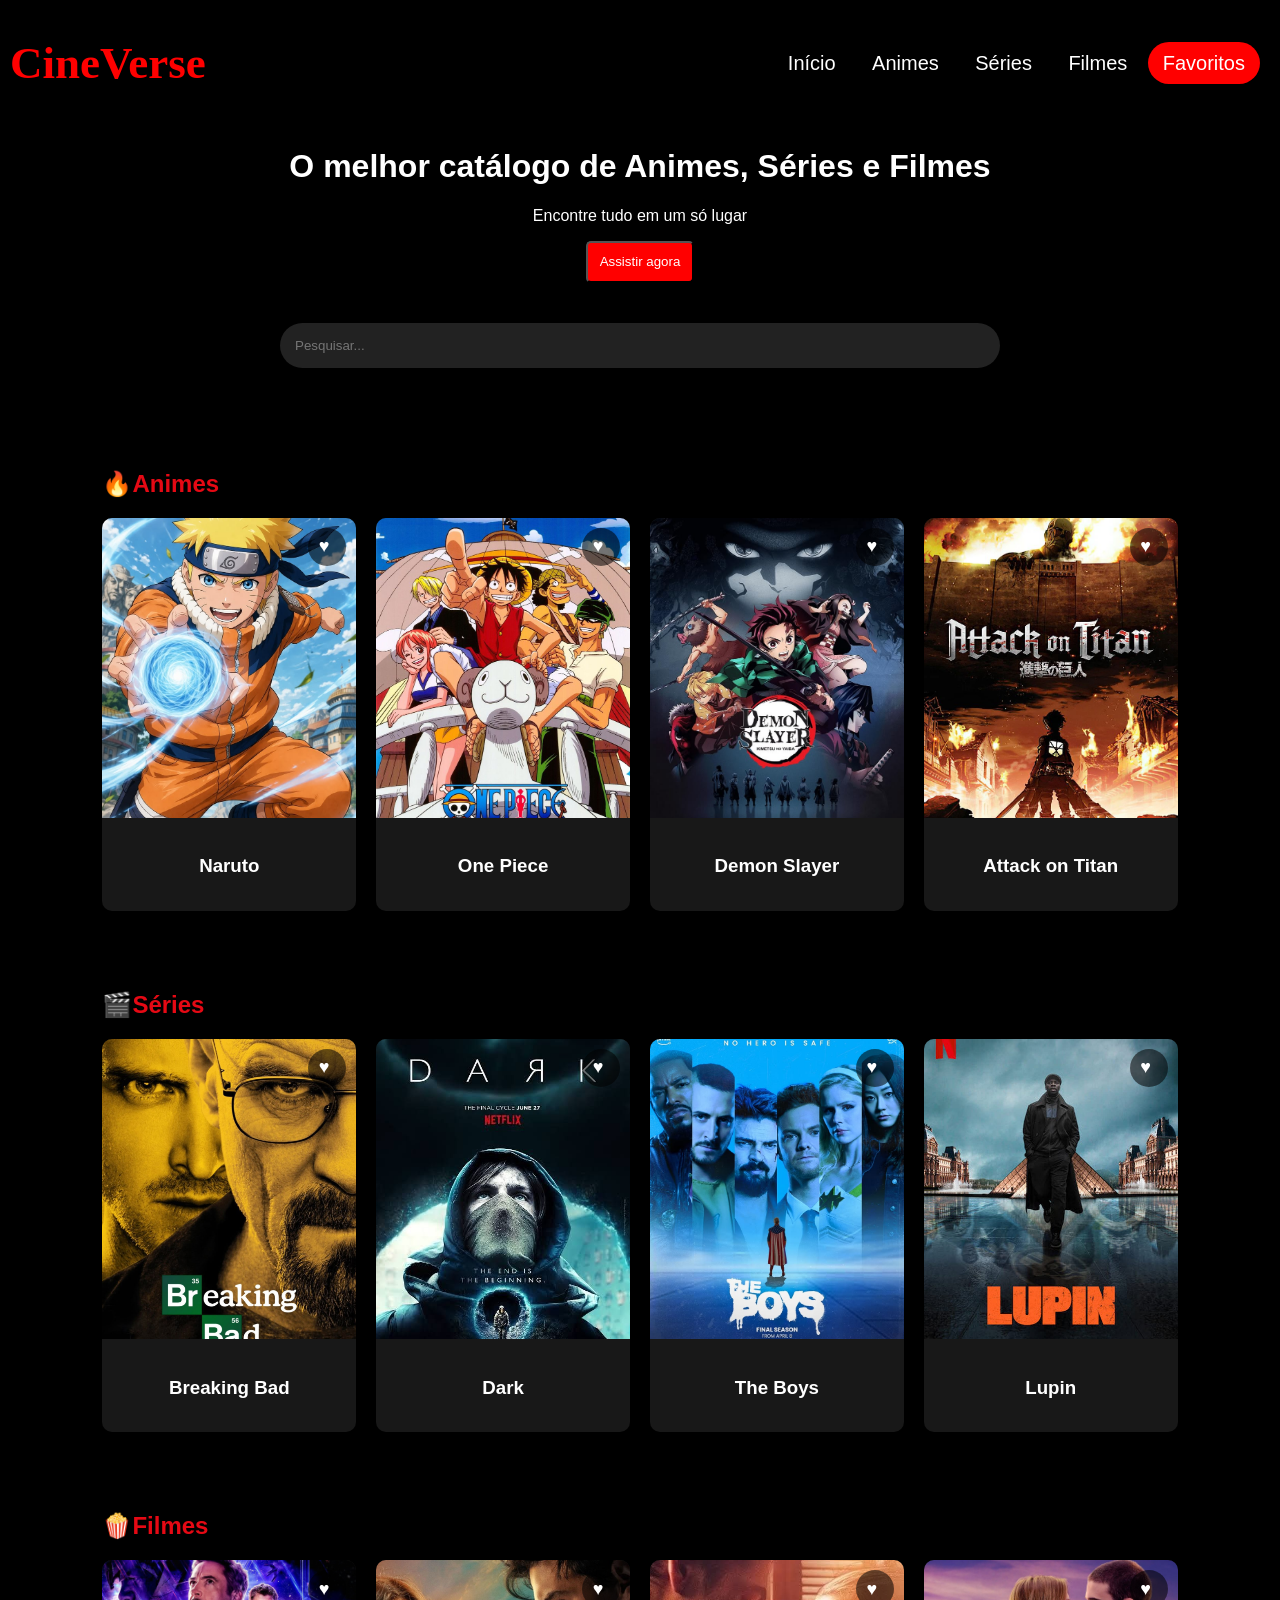
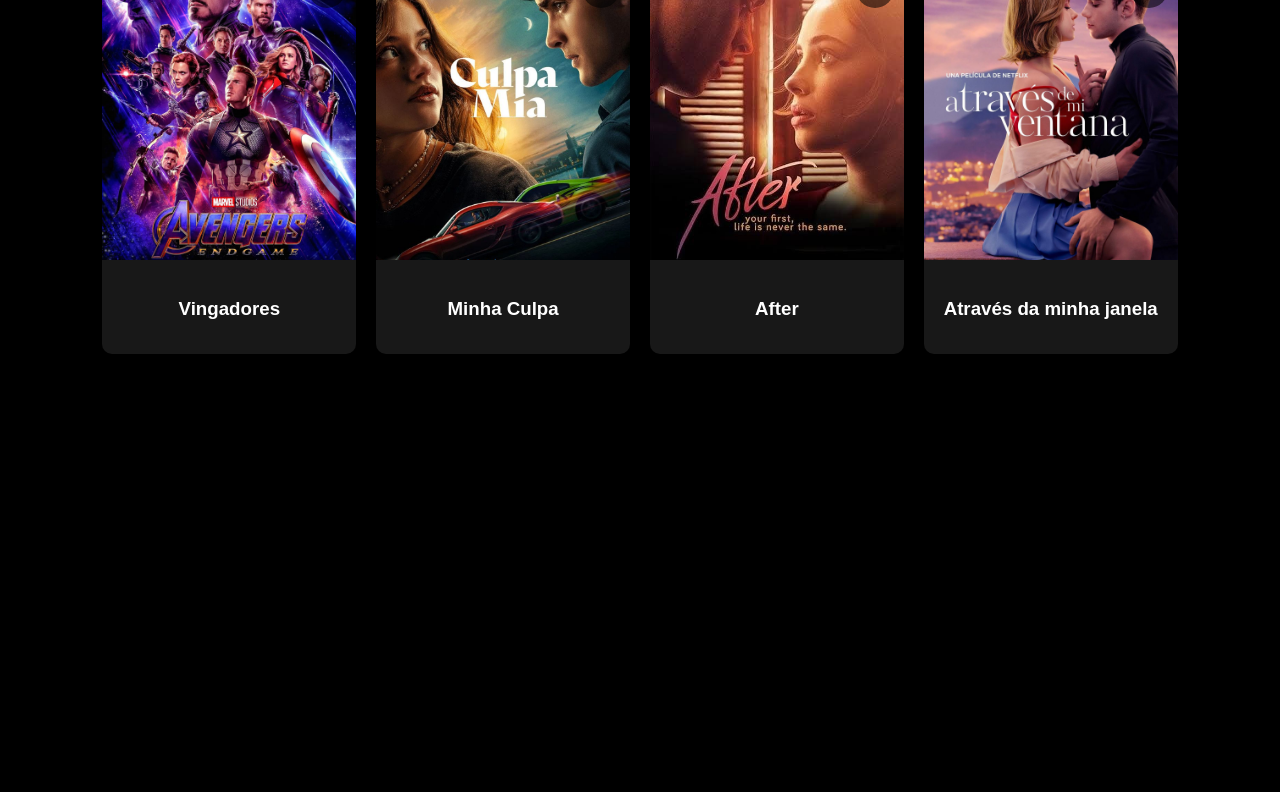
==== index.html @ 2457ebca "Primeiro commit" ====
<!DOCTYPE html>
<html lang="pt-br">
<head>
    <meta charset="UTF-8">
    <meta name="viewport" content="width=device-width, initial-scale=1.0">
    <link rel="stylesheet" href="estilo.css">
    <title>Página inicial</title>
</head>
<body>
     <nav class="navbar">

    <div id="logo">
        <h2>CineVerse</h2>
    </div>

<div class="menu-icon">
        ☰
    </div>

    <div class="menu" id="menu">

        <a href="index.html">Início</a>
        <a href="Anime.html">Animes</a>
        <a href="Series.html">Séries</a>
        <a href="Filmes.html">Filmes</a>
        <a id="botao" href="Favoritos.htlm.html">Favoritos</a>
    </div>
</nav>

<div class="topo">
    <h1>O melhor catálogo de Animes, Séries e Filmes</h1>
    <p>Encontre tudo em um só lugar</p>
    <button class="ass">Assistir agora</button>
</div>

<div class="pesquisa">
    <input type="text" id="pesquisaInput" placeholder="Pesquisar...">
</div>

<section>
<h2>🔥Animes</h2>

<div class="cards">
 <div class="card">
 <img src="./Anime/Naruto.jpg" alt="">
     <h3>Naruto</h3>
 </div>   


 <div class="card">
 <img src="./Anime/One piece.jpg" alt="">
     <h3>One Piece</h3>
 </div>   

  <div class="card">
 <img src="./Anime/Demon Slayer.jpg" alt="">
     <h3>Demon Slayer</h3>
 </div>   

  <div class="card">
 <img src="./Anime/Attack on titan.jpg" alt="">
     <h3>Attack on Titan</h3>
 </div>     
</div>
</section>


<section>
<h2>🎬Séries</h2>

<div class="cards">
 <div class="card">
 <img src="./Séries/Breaking bad.jpg" alt="">
     <h3>Breaking Bad</h3>
 </div>   


 <div class="card">
 <img src="./Séries/Dark.jpg" alt="">
     <h3>Dark</h3>
 </div>   

  <div class="card">
 <img src="./Séries/The boys.jpg" alt="">
     <h3>The Boys</h3>
 </div>   

  <div class="card">
 <img src="./Séries/Lupin.jpg" alt="">
     <h3>Lupin</h3>
 </div>   
</div>
</section>

<section>
<h2>🍿Filmes</h2>

<div class="cards">
 <div class="card">
 <img src="./Filmes/vingadores.jpg" alt="">
     <h3>Vingadores</h3>
 </div>   


 <div class="card">
 <img src="./Filmes/minha culpa.jpg" alt="">
     <h3>Minha Culpa</h3>
 </div>   

  <div class="card">
 <img src="./Filmes/After.jpg" alt="">
     <h3>After</h3>
 </div>   

  <div class="card">
 <img src="./Filmes/Através da minha janela.jpg" alt="">
     <h3>Através da minha janela</h3>
 </div>   
</div>
</section>

<footer style="margin-top: 5%;" class="footer">
    <div class="footer-container">

        <div class="footer-col">
            <h3>Anime</h3>
            <p>Criado em Angola com dedicação.</p>

            <div class="social">
                <a href="#">Ⓕ</a>
                <a href="#">♪</a>
                <a href="#">☏</a>
            </div>

            <small>@anime</small>
        </div>


        <div class="footer-col">
            <h3>Contacto</h3>
            <p>+244 944 686 993</p>
            <p>+244 952 398 879</p>
            <p>Anime@gmail.com</p>
        </div>


        <div class="footer-col">
            <h3>Horário</h3>
            <p>Domingo a Domingo</p>
            <p>8h00 — 21h00</p>
        </div>


        <div class="footer-col">
            <h3>Navegar</h3>
            <a href="#">Inicío</a>
            <a href="#">Animes</a>
            <a href="#">Séries</a>
            <a href="#">Filmes</a>
        </div>

    </div>


    <div class="copyright">
        © 2026 Anime — Qualidade que se sente.
    </div>
 </footer>
<script src="script.js"></script>

</body>
</html>
---- estilo.css ----
*{
    box-sizing: border-box;
    padding-left: 0;
}
 
body{
    margin: 0;
     font-family: "Roboto", sans-serif;
     color: var(--cream);
     background: var(--black);
     overflow-x: hidden;
     background: black;
}

/* Animação de entrada */
.animar {
    opacity: 0;
    transform: translateY(50px);
    transition: opacity .8s ease, transform .8s ease;
}

.animar.mostrar {
    opacity: 1;
    transform: translateY(0);
}

.navbar{
    display: flex;
    flex-flow: row wrap;
   height: 100%;
     background:black;
    justify-content: center;
    align-items: center;
    }

#botao{
    color: white;
    padding: 10px 15px;
    border-radius: 30px;
    background: red;
    opacity: o.5;
}


 #botao:hover{
    opacity: 1;
    background:white;
    color: red;
 }

#logo h2{
    flex: 20%;
    margin-left:10px;
     font-family: "Lobster", sans-ser;
     color: red;
}

#logo{
    
    color:#180F4A;
    font-size: 30px;
    text-align: right;
}

.topo{
    color: white;
    text-align: center;
}
.ass{
    color: white;
    background: red;
    padding: 0.9%;
    border-radius: 5px;
}


.menu{
    flex: 70%;
    text-align: right;
    padding: 20px;
}  

.menu a{
    color: white;
    text-decoration: none;
    font-size: 20px;
    padding: 20px 16px;
}
.menu a:hover{
    color: red;
    border-bottom: 4px solid red;
    transition: 1s;
}

.pesquisa{
    display: flex;
    justify-content: center;
    margin:40px;
}

.pesquisa input{
    width: 60%;
    padding: 15px;
    border: none;
    border-radius: 30px;
    background: #222;
    color: white;
}

.cards{
    display: grid;
    grid-template-columns: repeat(auto-fit,minmax(200px,1fr));
    gap: 20px;
}

section{
    padding: 30px 8%;
}

section h2{
    color: #e50914;
    margin-bottom: 20px;
}

.card{
    background: #181818;
    border-radius: 10px;
    overflow: hidden;
    transition: .4s;
}

.card:hover{
    transform: translateX(-8px);
}

.card img{
    width: 100%;
    height: 300px;
    object-fit: cover;
}

.card h3{
    padding: 15px;
    text-align: center;
    color: white;
}

.footer{
    background:#14232b;
    color:white;
    padding:45px 8% 20px;
    font-family:Arial, sans-serif;
}


.footer-container{
    display:flex;
    justify-content:space-between;
    gap:30px;
    flex-wrap:wrap;
}


.footer-col{
    display:flex;
    flex-direction:column;
}


.footer-col h3{
    font-size:16px;
    margin-bottom:15px;
}


.footer-col p{
    margin:5px 0;
    color:#c8c8c8;
    font-size:14px;
}


.footer-col a{
    text-decoration:none;
    color:#c8c8c8;
    margin:5px 0;
    font-size:14px;
}


.social{
    display:flex;
    gap:12px;
    margin:15px 0;
}


.social a{
    width:28px;
    height:28px;
    border:1px solid #777;
    border-radius:50%;
    display:flex;
    align-items:center;
    justify-content:center;
    color:white;
}


.footer small{
    color:#aaa;
}


.copyright{
    border-top:1px solid #39464d;
    text-align:center;
    margin-top:35px;
    padding-top:20px;
    color:#aaa;
    font-size:13px;
}


/* Responsivo */
@media(max-width:700px){

.footer-container{
    flex-direction:column;
}

}

/* Animação de entrada */
.animar {
    opacity: 0;
    transform: translateY(50px);
    transition: opacity .8s ease, transform .8s ease;
}
.animar.mostrar {
    opacity: 1;
    transform: translateY(0);
}

/* Responsivo */
@media(max-width:700px){

.footer-container{
    flex-direction:column;
}

}

/* ==========================================================
   MELHORIAS FASE 1
   - Menu hambúrguer mobile
   - Botão de favoritos (❤)
   - Pesquisa e links rápidos
   - Responsividade completa
   - Visual dos cards aprimorado
   ========================================================== */

/* Corrige bug antigo (opacity inválida) */
#botao {
  opacity: 1;
  background: red;
}

/* ---------- Menu hambúrguer ---------- */
.menu-icon {
  display: none;
  font-size: 28px;
  color: white;
  cursor: pointer;
  padding: 10px 15px;
  user-select: none;
}

/* ---------- Favoritos (coração) ---------- */
.favorito-btn {
  position: absolute;
  top: 10px;
  right: 10px;
  width: 38px;
  height: 38px;
  border: none;
  border-radius: 50%;
  background: rgba(0, 0, 0, 0.55);
  color: white;
  font-size: 18px;
  display: flex;
  align-items: center;
  justify-content: center;
  cursor: pointer;
  transition: transform 0.2s ease, background 0.2s ease, color 0.2s ease;
  z-index: 2;
}

.favorito-btn:hover {
  background: rgba(0, 0, 0, 0.8);
  transform: scale(1.1);
}

.favorito-btn.active {
  color: #e50914;
  background: rgba(255, 255, 255, 0.9);
}

.favorito-btn.pulso {
  animation: pulso 0.3s ease;
}

@keyframes pulso {
  0% { transform: scale(1); }
  50% { transform: scale(1.35); }
  100% { transform: scale(1); }
}

/* ---------- Cards aprimorados ---------- */
.card {
  position: relative;
  box-shadow: 0 4px 10px rgba(0, 0, 0, 0.4);
}

.card img {
  transition: transform 0.5s ease, filter 0.5s ease;
}

.card:hover {
  transform: translateY(-8px);
  box-shadow: 0 12px 25px rgba(229, 9, 20, 0.35);
}

.card:hover img {
  transform: scale(1.08);
}

.sem-resultado {
  color: #aaa;
  grid-column: 1 / -1;
  padding: 10px 0;
}

/* ---------- Pesquisa ---------- */
.pesquisa {
  flex-direction: column;
  align-items: center;
  gap: 12px;
}

.pesquisa input {
  transition: box-shadow 0.3s ease, background 0.3s ease;
}

.pesquisa input:focus {
  outline: none;
  background: #2b2b2b;
  box-shadow: 0 0 0 2px #e50914;
}

.pesquisa-links {
  display: flex;
  flex-wrap: wrap;
  justify-content: center;
  gap: 12px;
}

.pesquisa-links a {
  color: #e50914;
  text-decoration: none;
  font-size: 14px;
  border: 1px solid #e50914;
  padding: 6px 14px;
  border-radius: 20px;
  transition: background 0.3s ease, color 0.3s ease;
}

.pesquisa-links a:hover {
  background: #e50914;
  color: white;
}

/* ---------- Página Favoritos: estado vazio ---------- */
.favoritos-vazio {
  text-align: center;
  color: #aaa;
  padding: 60px 20px;
}

.favoritos-vazio h3 {
  color: white;
  margin-bottom: 10px;
}

/* ==========================================================
   RESPONSIVIDADE
   ========================================================== */

/* Tablets */
@media (max-width: 900px) {
  .topo h1 {
    font-size: 28px;
    padding: 0 5%;
  }

  .cards {
    grid-template-columns: repeat(auto-fit, minmax(160px, 1fr));
  }

  .card img {
    height: 220px;
  }
}

/* Celulares */
@media (max-width: 700px) {
  .navbar {
    justify-content: space-between;
    padding: 10px 4%;
  }

  #logo {
    text-align: left;
    font-size: 20px;
  }

  #logo h2 {
    margin-left: 0;
  }

  .menu-icon {
    display: block;
  }

  .menu {
    display: none;
    flex-direction: column;
    position: absolute;
    top: 60px;
    right: 0;
    left: 0;
    background: #0d0d0d;
    text-align: left;
    padding: 10px 20px;
    z-index: 10;
    box-shadow: 0 10px 20px rgba(0, 0, 0, 0.5);
  }

  .menu.ativo {
    display: flex;
    animation: abrirMenuMobile 0.3s ease;
  }

  .menu a {
    padding: 14px 0;
    border-bottom: 1px solid #222;
    font-size: 17px;
  }

  #botao {
    display: inline-block;
    margin-top: 8px;
  }

  @keyframes abrirMenuMobile {
    from { opacity: 0; transform: translateY(-10px); }
    to { opacity: 1; transform: translateY(0); }
  }

  .topo h1 {
    font-size: 22px;
  }

  .topo p {
    font-size: 14px;
  }

  .pesquisa {
    margin: 25px 4%;
  }

  .pesquisa input {
    width: 100%;
  }

  section {
    padding: 25px 5%;
  }

  .cards {
    grid-template-columns: repeat(auto-fit, minmax(130px, 1fr));
    gap: 12px;
  }

  .card img {
    height: 180px;
  }

  .card h3 {
    font-size: 14px;
    padding: 10px;
  }

  .favorito-btn {
    width: 32px;
    height: 32px;
    font-size: 15px;
  }

  .footer-container {
    text-align: center;
    align-items: center;
  }

  .social {
    justify-content: center;
  }
}

/* Celulares pequenos */
@media (max-width: 400px) {
  .cards {
    grid-template-columns: repeat(2, 1fr);
  }

  .card img {
    height: 150px;
  }
}
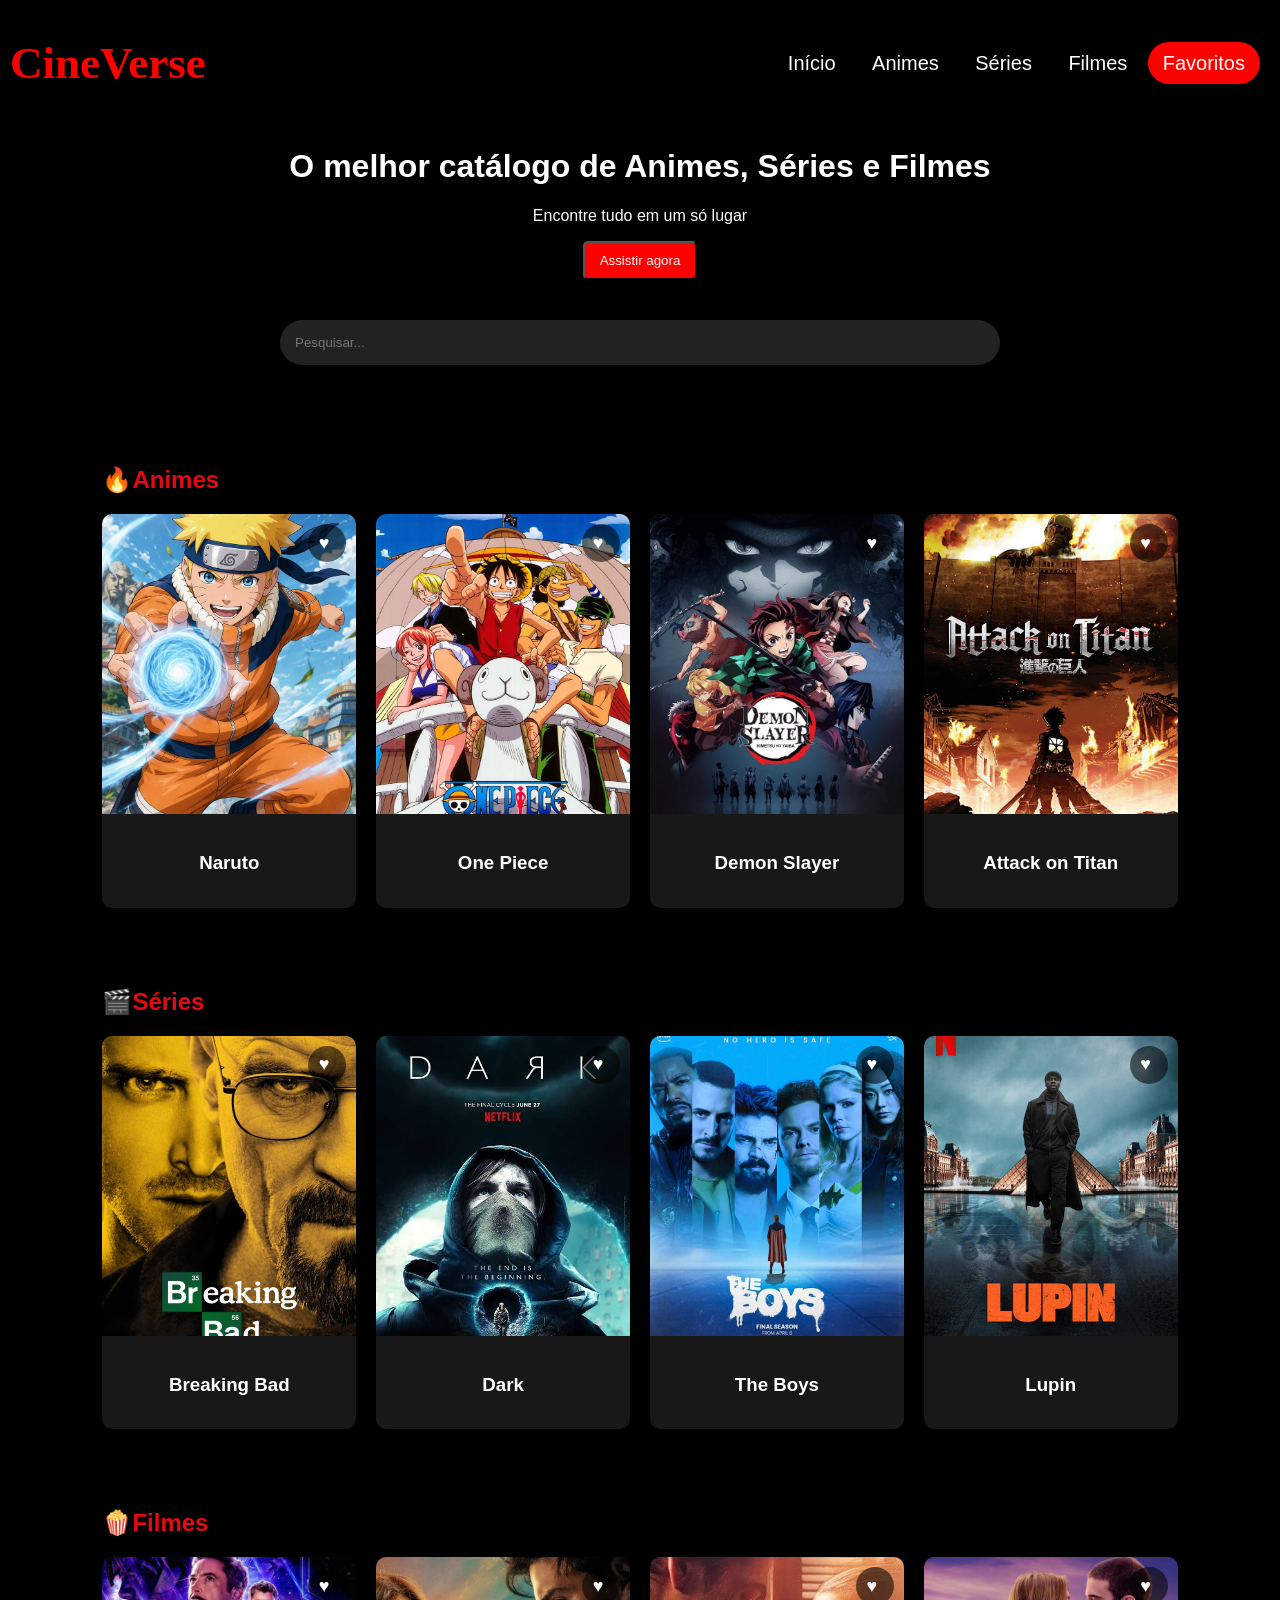
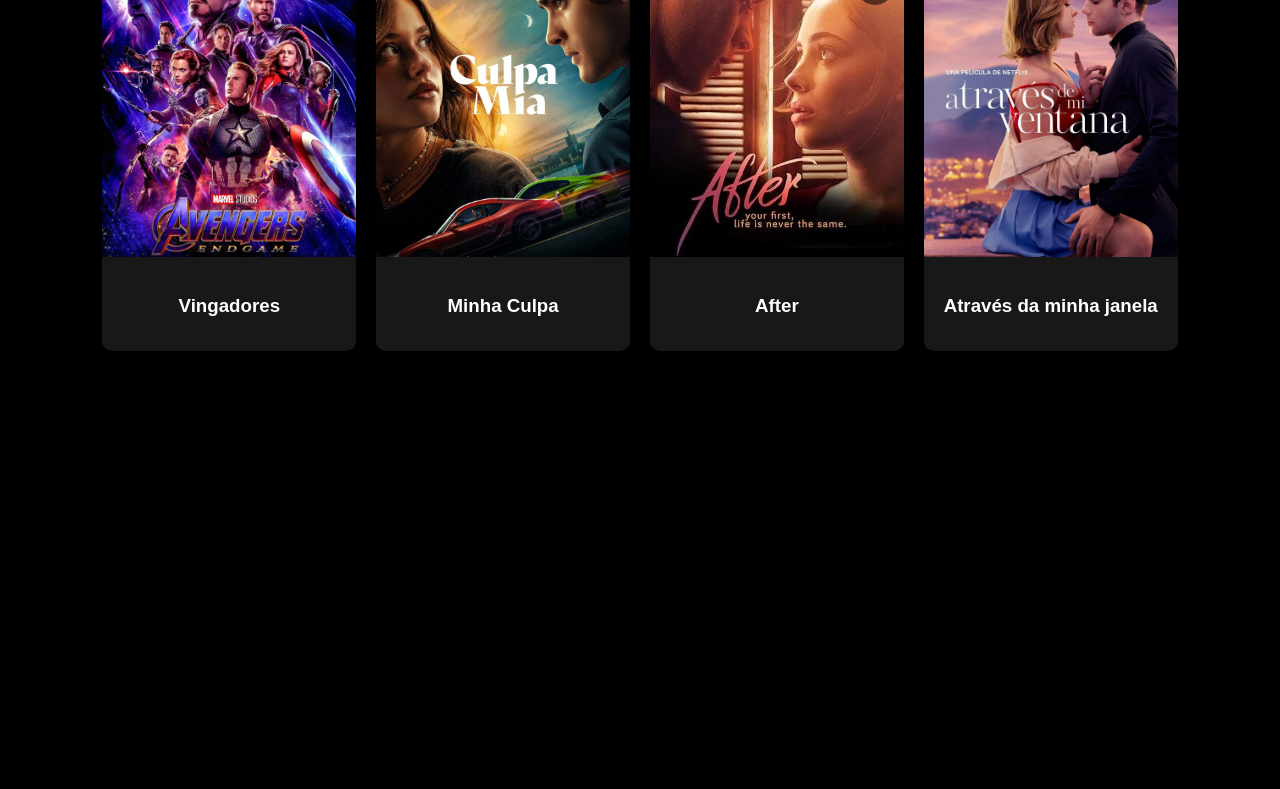
==== commit e4d3c5fe: "Atualização do site" ====
--- a/index.html
+++ b/index.html
@@ -30,7 +30,7 @@
 <div class="topo">
     <h1>O melhor catálogo de Animes, Séries e Filmes</h1>
     <p>Encontre tudo em um só lugar</p>
-    <button class="ass">Assistir agora</button>
+    <a style="text-decoration: none;color: white;" href="Filmes.html"><button class="ass">Assistir agora</button></a>
 </div>
 
 <div class="pesquisa">
--- a/estilo.css
+++ b/estilo.css
@@ -69,10 +69,14 @@
 .ass{
     color: white;
     background: red;
-    padding: 0.9%;
+    padding: 10px 15px;
     border-radius: 5px;
-}
-
+    opacity: 1;
+}
+
+.ass:hover{
+    opacity:0.5 ;
+}
 
 .menu{
     flex: 70%;
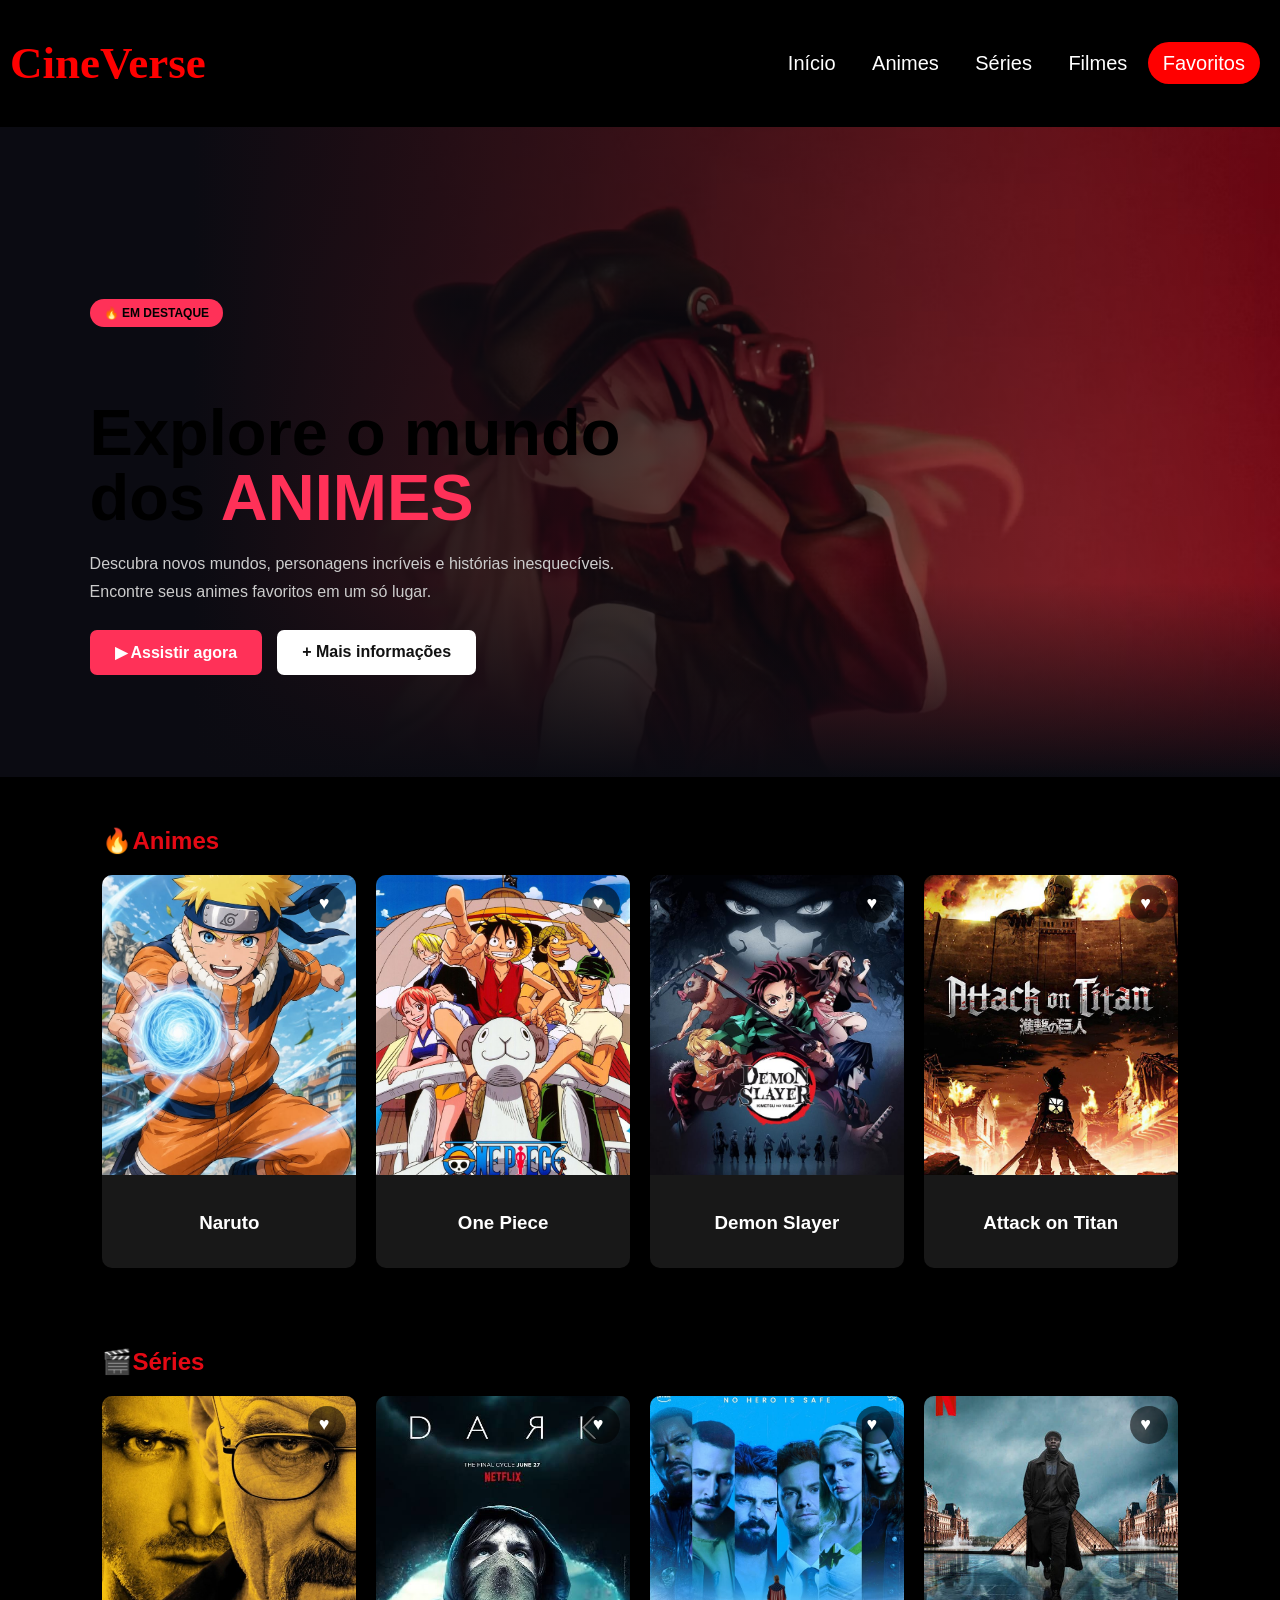
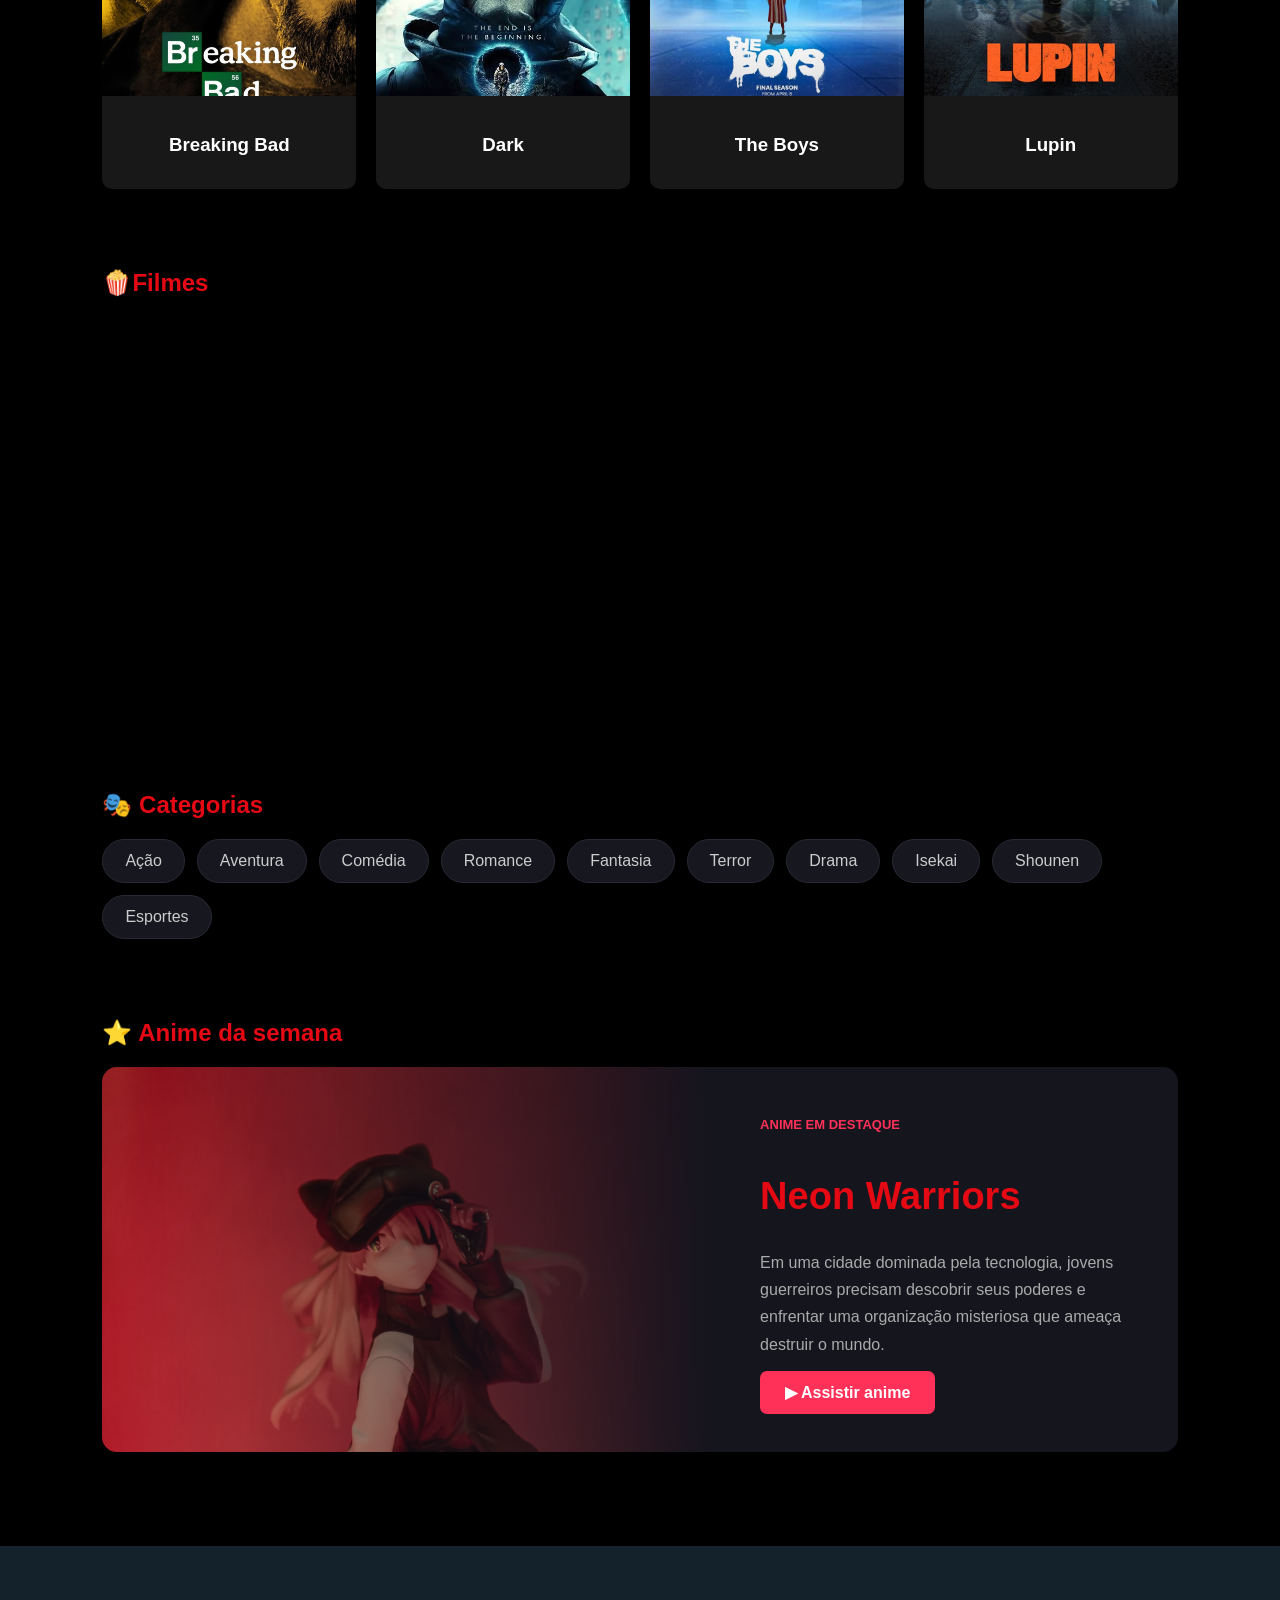
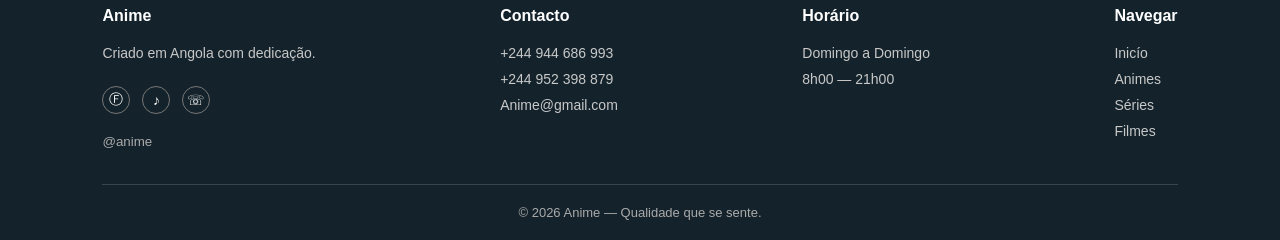
==== commit 76614787: "Adcionar ficheiros" ====
--- a/index.html
+++ b/index.html
@@ -5,6 +5,147 @@
     <meta name="viewport" content="width=device-width, initial-scale=1.0">
     <link rel="stylesheet" href="estilo.css">
     <title>Página inicial</title>
+    <style>
+
+         .hero {
+            min-height: 650px;
+            padding: 150px 7% 80px;
+            display: flex;
+            align-items: center;
+            background:
+                linear-gradient(90deg, #0b0b12 15%, rgba(11,11,18,0.75) 45%, rgba(11,11,18,0.2)),
+                linear-gradient(0deg, #0b0b12 0%, transparent 30%),
+                url("capa.avif")
+                center/cover;
+        }
+
+        .hero-content {
+            max-width: 650px;
+        }
+
+        .hero-content .tag {
+            display: inline-block;
+            background: #ff3158;
+            padding: 7px 14px;
+            border-radius: 20px;
+            font-size: 12px;
+            font-weight: bold;
+            margin-bottom: 20px;
+        }
+
+        .hero h1 {
+            font-size: 65px;
+            line-height: 1;
+            margin-bottom: 20px;
+        }
+
+        .hero h1 span {
+            color: #ff3158;
+        }
+
+        .hero p {
+            color: #ccc;
+            line-height: 1.7;
+            margin-bottom: 25px;
+            max-width: 560px;
+        }
+
+        .buttons {
+            display: flex;
+            gap: 15px;
+        }
+
+        .btn {
+            padding: 13px 25px;
+            border-radius: 7px;
+            text-decoration: none;
+            font-weight: bold;
+            transition: 0.3s;
+        }
+
+        .btn-primary {
+            background: #ff3158;
+            color: white;
+        }
+
+        .btn-primary:hover {
+            background: #e21e45;
+            transform: translateY(-2px);
+        }
+
+        .btn-secondary {
+            background: #fff;
+            color: #111;
+        }
+
+        .btn-secondary:hover {
+            background: #ddd;
+        }
+
+       .categories {
+            display: flex;
+            gap: 12px;
+            flex-wrap: wrap;
+        }
+
+        .category {
+            padding: 12px 22px;
+            background: #171720;
+            border: 1px solid #292933;
+            border-radius: 25px;
+            color: #ccc;
+            cursor: pointer;
+            transition: 0.3s;
+        }
+
+        .category:hover {
+            background: #ff3158;
+            border-color: #ff3158;
+            color: white;
+        }
+
+         .featured {
+            display: grid;
+            grid-template-columns: 1.3fr 1fr;
+            min-height: 380px;
+            background: #15151e;
+            border-radius: 15px;
+            overflow: hidden;
+        }
+
+        .featured-image {
+            background:
+                linear-gradient(90deg, transparent, #15151e),
+                url("capa.avif")
+                center/cover;
+        }
+
+        .featured-content {
+            padding: 50px;
+            display: flex;
+            flex-direction: column;
+            justify-content: center;
+        }
+
+        .featured-content .tag {
+            color: #ff3158;
+            font-weight: bold;
+            font-size: 13px;
+            margin-bottom: 12px;
+        }
+
+        .featured-content h2 {
+            font-size: 38px;
+            margin-bottom: 15px;
+        }
+
+        .featured-content p {
+            color: #aaa;
+            line-height: 1.7;
+            margin-bottom: 25px;
+        }
+
+    </style>
 </head>
 <body>
      <nav class="navbar">
@@ -24,18 +165,39 @@
         <a href="Series.html">Séries</a>
         <a href="Filmes.html">Filmes</a>
         <a id="botao" href="Favoritos.htlm.html">Favoritos</a>
+         <div class="search">
+
+        </div>
     </div>
 </nav>
-
-<div class="topo">
-    <h1>O melhor catálogo de Animes, Séries e Filmes</h1>
-    <p>Encontre tudo em um só lugar</p>
-    <a style="text-decoration: none;color: white;" href="Filmes.html"><button class="ass">Assistir agora</button></a>
-</div>
-
-<div class="pesquisa">
-    <input type="text" id="pesquisaInput" placeholder="Pesquisar...">
-</div>
+ <section class="hero" id="inicio">
+        <div class="hero-content">
+
+            <div class="tag">🔥 EM DESTAQUE</div>
+
+            <h1>
+                Explore o mundo dos
+                <span>ANIMES</span>
+            </h1>
+
+            <p>
+                Descubra novos mundos, personagens incríveis e histórias
+                inesquecíveis. Encontre seus animes favoritos em um só lugar.
+            </p>
+
+            <div class="buttons">
+                <a href="Anime.html" class="btn btn-primary">
+                    ▶ Assistir agora
+                </a>
+
+                <a href="#destaque" class="btn btn-secondary">
+                    + Mais informações
+                </a>
+            </div>
+
+
+        </div>
+    </section>
 
 <section>
 <h2>🔥Animes</h2>
@@ -118,6 +280,63 @@
  </div>   
 </div>
 </section>
+
+<!-- CATEGORIAS -->
+    <section id="categorias">
+
+        <div class="section-title">
+            <h2>🎭 Categorias</h2>
+        </div>
+
+        <div class="categories">
+            <div class="category">Ação</div>
+            <div class="category">Aventura</div>
+            <div class="category">Comédia</div>
+            <div class="category">Romance</div>
+            <div class="category">Fantasia</div>
+            <div class="category">Terror</div>
+            <div class="category">Drama</div>
+            <div class="category">Isekai</div>
+            <div class="category">Shounen</div>
+            <div class="category">Esportes</div>
+        </div>
+
+    </section>
+
+     <!-- DESTAQUE -->
+    <section id="destaque">
+
+        <div class="section-title">
+            <h2>⭐ Anime da semana</h2>
+        </div>
+
+        <div class="featured">
+
+            <div class="featured-image"></div>
+
+            <div class="featured-content">
+
+                <div class="tag">ANIME EM DESTAQUE</div>
+
+                <h2>Neon Warriors</h2>
+
+                <p>
+                    Em uma cidade dominada pela tecnologia, jovens guerreiros
+                    precisam descobrir seus poderes e enfrentar uma organização
+                    misteriosa que ameaça destruir o mundo.
+                </p>
+
+                <div>
+                    <a href="#" class="btn btn-primary">
+                        ▶ Assistir anime
+                    </a>
+                </div>
+
+            </div>
+
+        </div>
+
+    </section>
 
 <footer style="margin-top: 5%;" class="footer">
     <div class="footer-container">
--- a/estilo.css
+++ b/estilo.css
@@ -150,7 +150,7 @@
 }
 
 .footer{
-    background:#14232b;
+   background:#14232b;
     color:white;
     padding:45px 8% 20px;
     font-family:Arial, sans-serif;
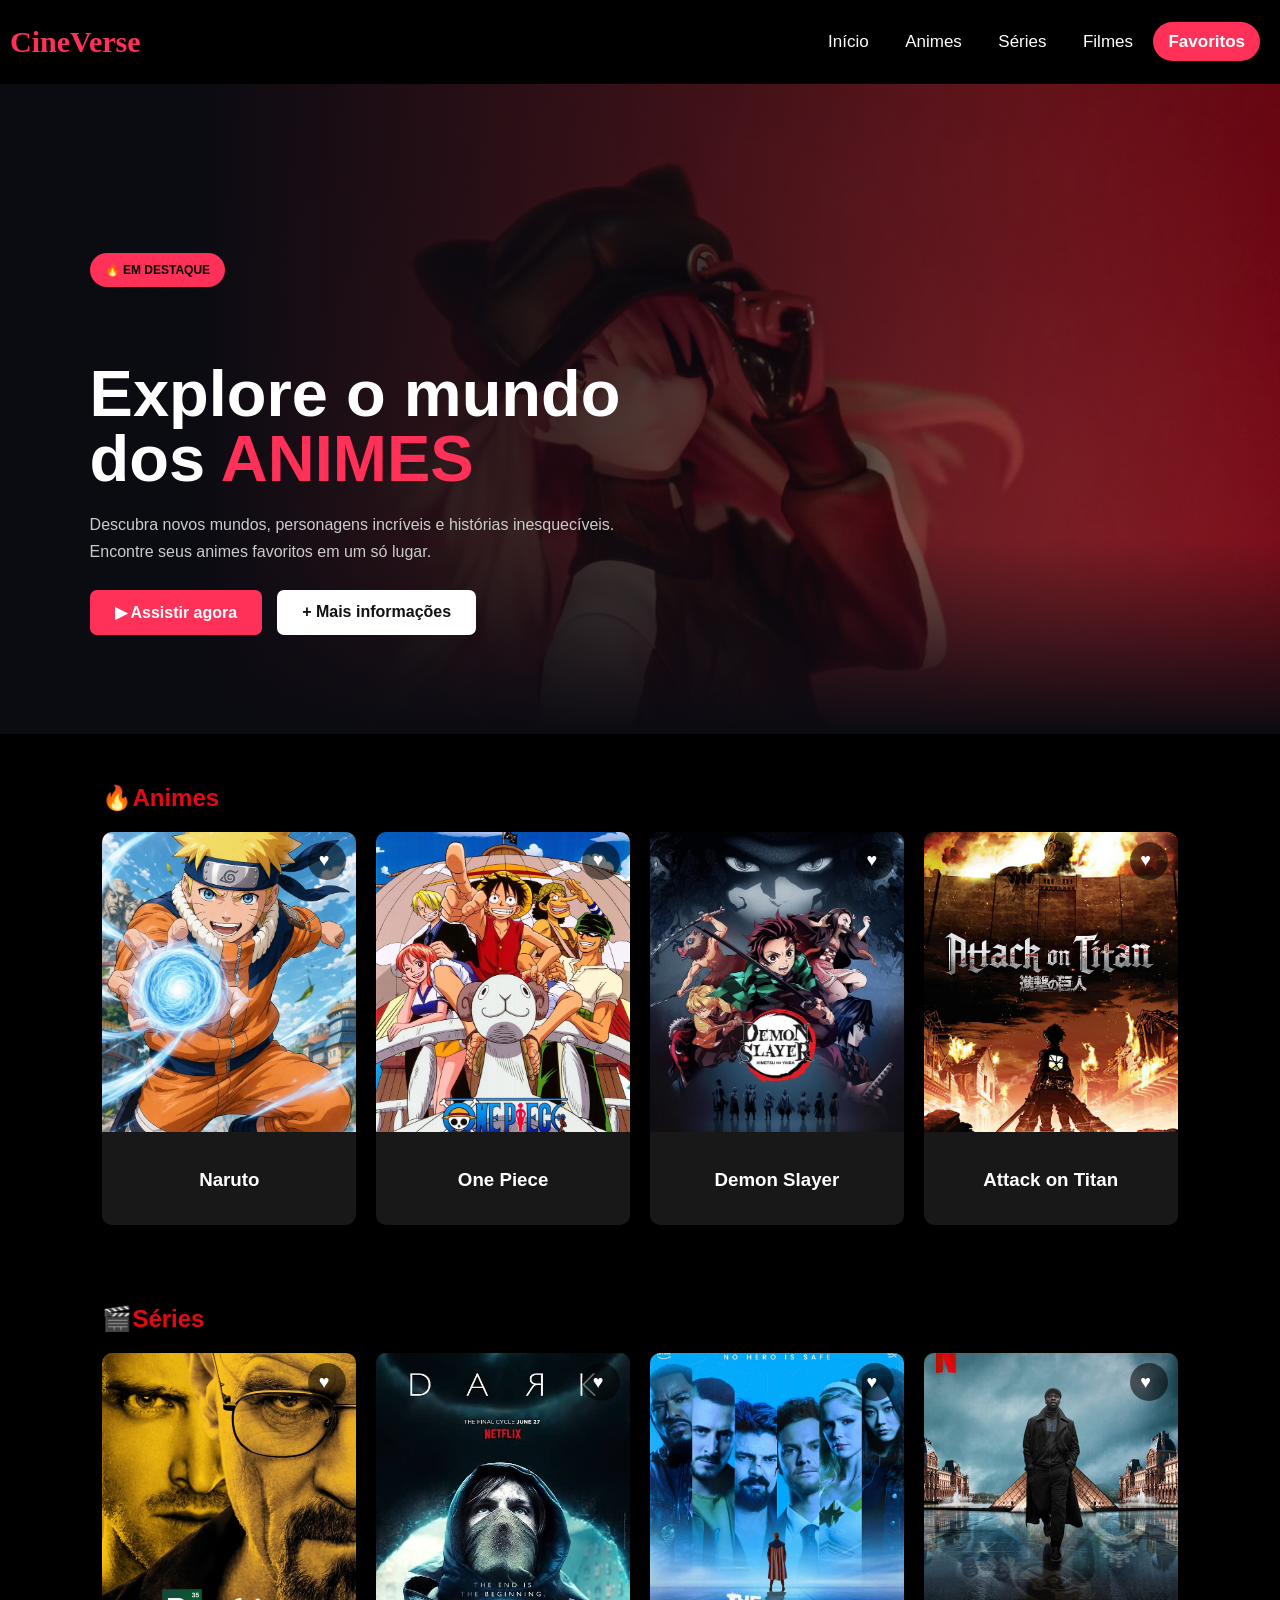
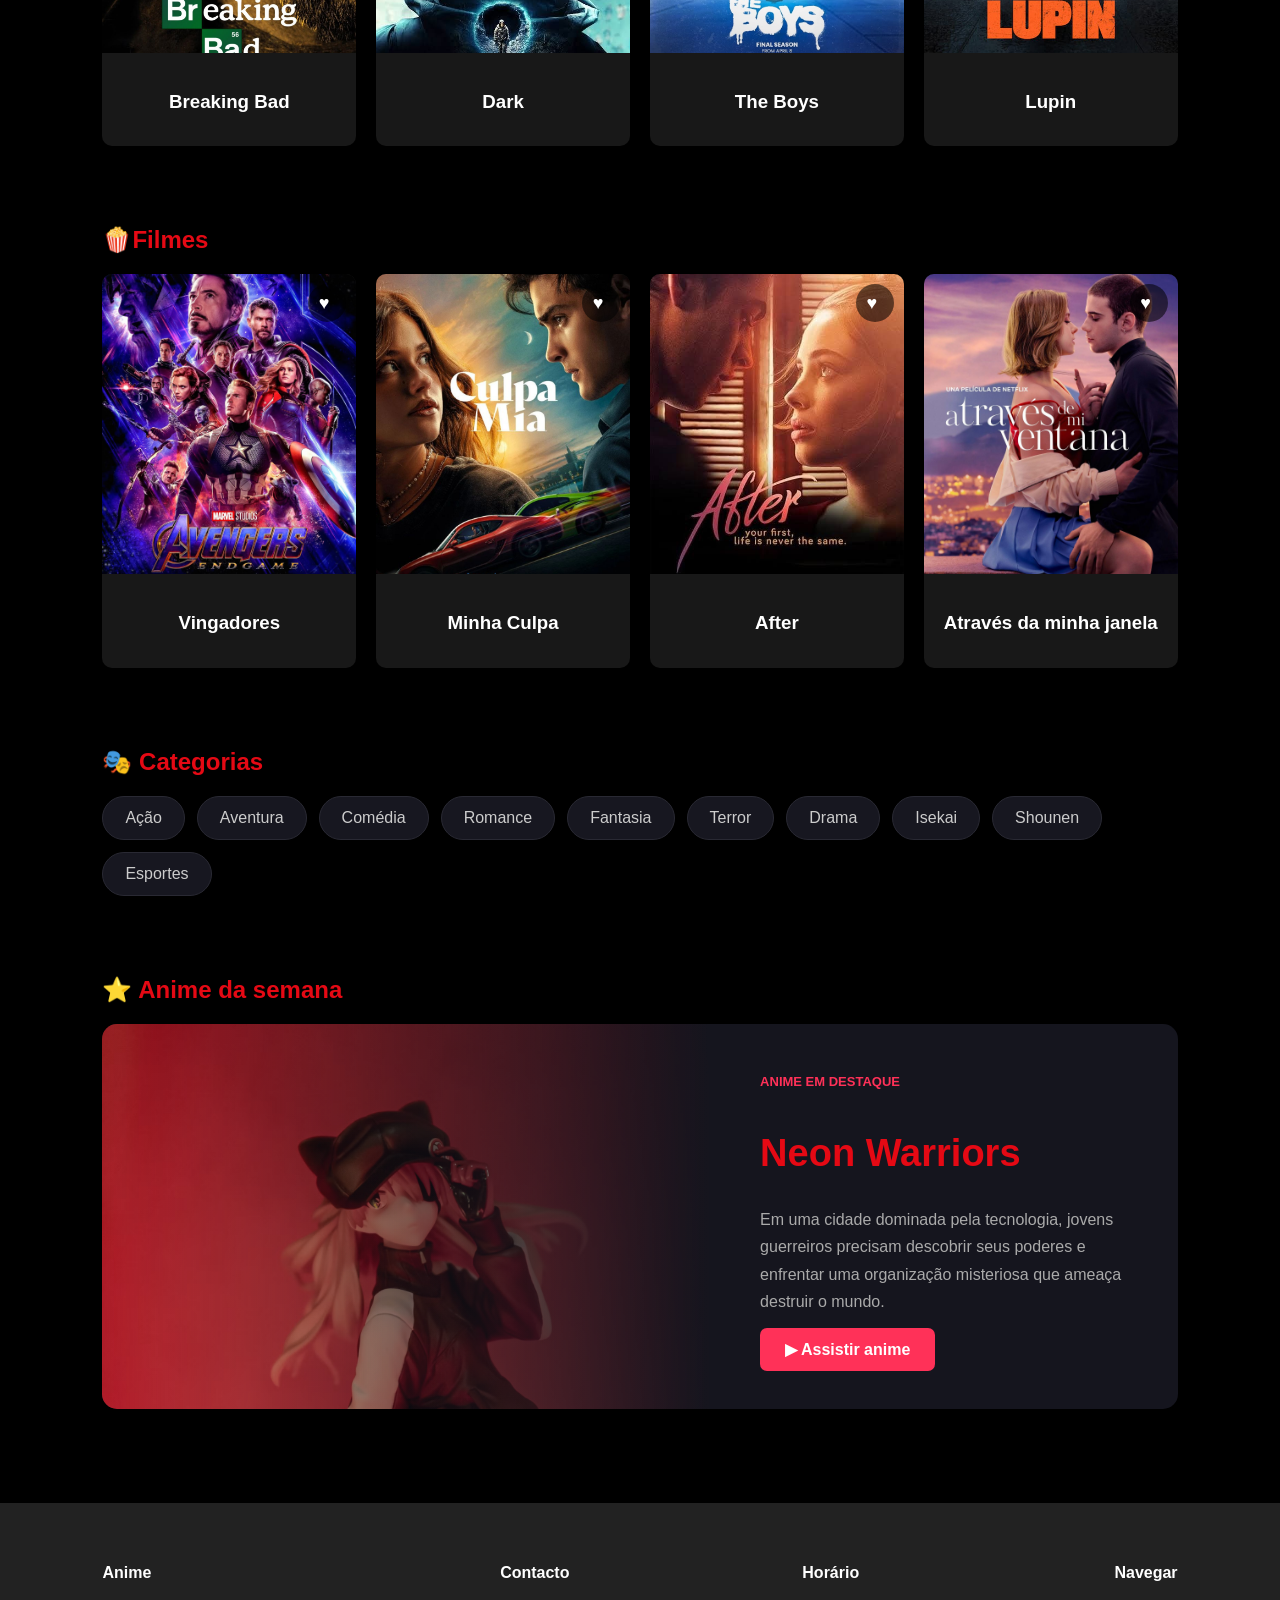
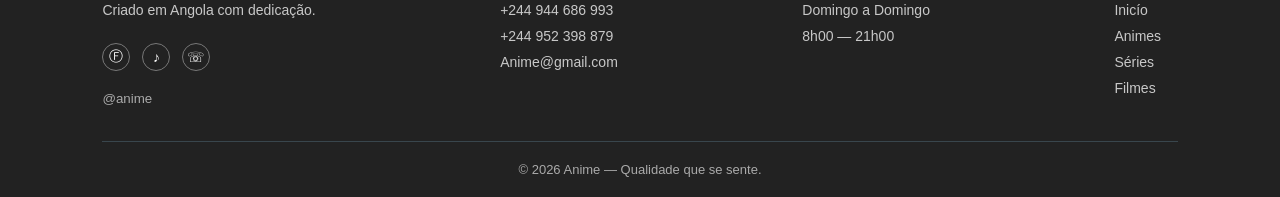
==== commit 33777ab0: "Atualizei o index" ====
--- a/index.html
+++ b/index.html
@@ -4,7 +4,7 @@
     <meta charset="UTF-8">
     <meta name="viewport" content="width=device-width, initial-scale=1.0">
     <link rel="stylesheet" href="estilo.css">
-    <title>Página inicial</title>
+    <title>CineVerse</title>
     <style>
 
          .hero {
@@ -26,14 +26,21 @@
         .hero-content .tag {
             display: inline-block;
             background: #ff3158;
-            padding: 7px 14px;
+            padding: 10px 15px;
             border-radius: 20px;
             font-size: 12px;
             font-weight: bold;
             margin-bottom: 20px;
+            opacity: 1;
+        }
+        
+        .hero-content .tag:hover{
+            transform: translateY(-3px);
+            opacity: 0.7;
         }
 
         .hero h1 {
+            color: white;
             font-size: 65px;
             line-height: 1;
             margin-bottom: 20px;
@@ -164,7 +171,7 @@
         <a href="Anime.html">Animes</a>
         <a href="Series.html">Séries</a>
         <a href="Filmes.html">Filmes</a>
-        <a id="botao" href="Favoritos.htlm.html">Favoritos</a>
+        <a style="background:  #ff3158;" id="botao" href="Favoritos.htlm.html">Favoritos</a>
          <div class="search">
 
         </div>
--- a/estilo.css
+++ b/estilo.css
@@ -27,55 +27,34 @@
 .navbar{
     display: flex;
     flex-flow: row wrap;
-   height: 100%;
+    height: 100%;
      background:black;
     justify-content: center;
     align-items: center;
     }
 
 #botao{
-    color: white;
+  font-weight: bold;
+    color:white;
     padding: 10px 15px;
     border-radius: 30px;
-    background: red;
-    opacity: o.5;
+    opacity: 1;
 }
 
 
  #botao:hover{
-    opacity: 1;
-    background:white;
-    color: red;
+    opacity: 0.7;
+    color: white;
+
  }
 
 #logo h2{
+  font-size: 30px;
+  margin-left: 30px;
     flex: 20%;
     margin-left:10px;
      font-family: "Lobster", sans-ser;
-     color: red;
-}
-
-#logo{
-    
-    color:#180F4A;
-    font-size: 30px;
-    text-align: right;
-}
-
-.topo{
-    color: white;
-    text-align: center;
-}
-.ass{
-    color: white;
-    background: red;
-    padding: 10px 15px;
-    border-radius: 5px;
-    opacity: 1;
-}
-
-.ass:hover{
-    opacity:0.5 ;
+     color: #ff3158;
 }
 
 .menu{
@@ -87,13 +66,13 @@
 .menu a{
     color: white;
     text-decoration: none;
-    font-size: 20px;
+    font-size: 17px;
     padding: 20px 16px;
 }
 .menu a:hover{
-    color: red;
-    border-bottom: 4px solid red;
-    transition: 1s;
+    color:  #ff3158;
+    border-bottom: 4px solid  #ff3158;
+    transition: 0.3s;
 }
 
 .pesquisa{
@@ -150,7 +129,7 @@
 }
 
 .footer{
-   background:#14232b;
+   background: #222;
     color:white;
     padding:45px 8% 20px;
     font-family:Arial, sans-serif;
